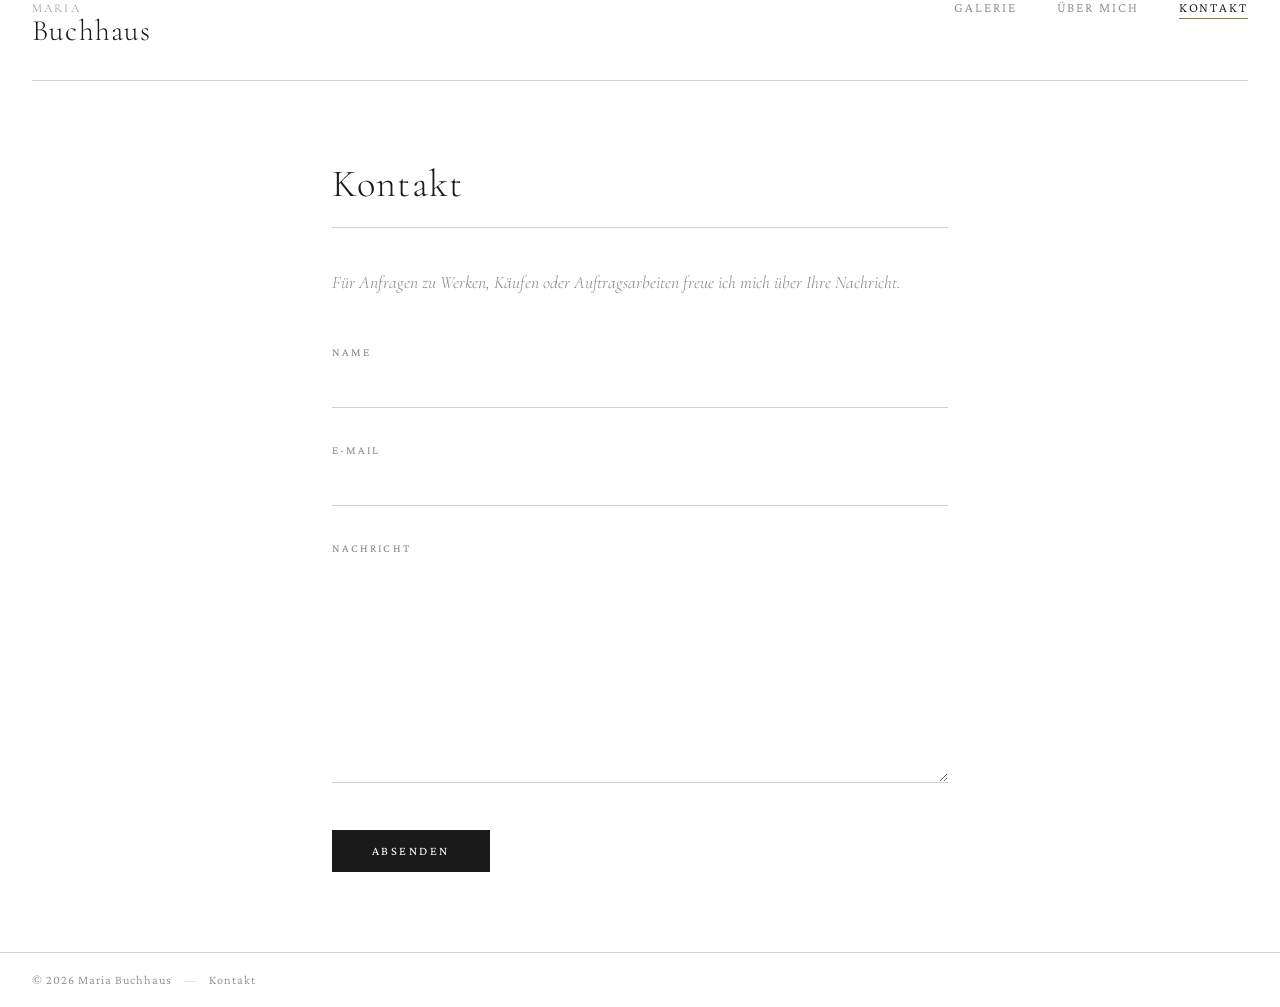
==== kontakt.html @ 241cd753 "fixed file structure" ====
<!DOCTYPE html>
<html lang="de">
<head>
  <meta charset="UTF-8">
  <meta name="viewport" content="width=device-width, initial-scale=1.0">
  <title>Kontakt — Maria Buchhaus</title>
  <link rel="preconnect" href="https://fonts.googleapis.com">
  <link rel="preconnect" href="https://fonts.gstatic.com" crossorigin>
  <link href="https://fonts.googleapis.com/css2?family=Cormorant+Garamond:ital,wght@0,300;0,400;0,500;0,600;1,300;1,400&family=Crimson+Pro:ital,wght@0,300;0,400;1,300&display=swap" rel="stylesheet">
  <link rel="stylesheet" href="css/style.css">
</head>
<body>

  <header class="site-header">
    <div class="header-inner">
      <a href="index.html" class="header-name">
        <span class="name-first">Maria</span>
        <span class="name-last">Buchhaus</span>
      </a>
      <nav class="header-nav">
        <a href="index.html" class="nav-link">Galerie</a>
        <a href="ueber-mich.html" class="nav-link">Über mich</a>
        <a href="kontakt.html" class="nav-link active">Kontakt</a>
      </nav>
    </div>
    <div class="header-rule"></div>
  </header>

  <main>
    <div class="page-content">
      <h1 class="page-title">Kontakt</h1>
      <p class="contact-intro">Für Anfragen zu Werken, Käufen oder Auftragsarbeiten freue ich mich über Ihre Nachricht.</p>

      <form
        class="contact-form"
        action="https://formspree.io/f/XXXXXXXX"
        method="POST"
        id="contact-form"
      >
        <div class="form-field">
          <label class="form-label" for="name">Name</label>
          <input
            class="form-input"
            type="text"
            id="name"
            name="name"
            required
            autocomplete="name"
          >
        </div>

        <div class="form-field">
          <label class="form-label" for="email">E-Mail</label>
          <input
            class="form-input"
            type="email"
            id="email"
            name="email"
            required
            autocomplete="email"
          >
        </div>

        <div class="form-field">
          <label class="form-label" for="message">Nachricht</label>
          <textarea
            class="form-input form-textarea"
            id="message"
            name="message"
            rows="7"
            required
          ></textarea>
        </div>

        <div class="form-footer">
          <button class="form-submit" type="submit">Absenden</button>
        </div>

        <p class="form-success" id="form-success">
          Vielen Dank für Ihre Nachricht. Ich melde mich in Kürze bei Ihnen.
        </p>
        <p class="form-error" id="form-error">
          Es ist ein Fehler aufgetreten. Bitte versuchen Sie es erneut.
        </p>
      </form>
    </div>
  </main>

  <footer class="site-footer">
    <div class="footer-inner">
      <span>&copy; <span class="footer-year"></span> Maria Buchhaus</span>
      <span class="footer-sep">—</span>
      <a href="kontakt.html" class="footer-link">Kontakt</a>
    </div>
  </footer>
  <script>
    document.querySelector('.footer-year').textContent = new Date().getFullYear();

    const form = document.getElementById('contact-form');
    const success = document.getElementById('form-success');
    const error = document.getElementById('form-error');

    form.addEventListener('submit', async function(e) {
      e.preventDefault();
      const data = new FormData(form);
      try {
        const response = await fetch(form.action, {
          method: 'POST',
          body: data,
          headers: { 'Accept': 'application/json' }
        });
        if (response.ok) {
          form.reset();
          success.style.display = 'block';
          error.style.display = 'none';
        } else {
          error.style.display = 'block';
          success.style.display = 'none';
        }
      } catch(err) {
        error.style.display = 'block';
        success.style.display = 'none';
      }
    });
  </script>
</body>
</html>
---- css/style.css ----
/* ============================================
   MARIA BUCHHAUS — GALERIE
   Minimal Vienna gallery aesthetic
   ============================================ */

:root {
  --white:      #ffffff;
  --off-white:  #f8f7f4;
  --paper:      #f2f0eb;
  --black:      #1a1a1a;
  --ink:        #2c2c2c;
  --grey-mid:   #888880;
  --grey-light: #d4d2cc;
  --accent:     #8b7355;
  --accent-lt:  #c4a882;

  --font-display: 'Cormorant Garamond', Georgia, serif;
  --font-body:    'Crimson Pro', Georgia, serif;

  --header-h: 80px;
  --sidebar-w: 240px;
  --gap: 32px;
  --card-radius: 0px;

  --transition: 0.2s ease;
}

*, *::before, *::after {
  box-sizing: border-box;
  margin: 0;
  padding: 0;
}

html {
  font-size: 16px;
  -webkit-font-smoothing: antialiased;
}

body {
  background: var(--white);
  color: var(--ink);
  font-family: var(--font-body);
  font-weight: 300;
  min-height: 100vh;
  display: flex;
  flex-direction: column;
}

/* ============================================
   HEADER
   ============================================ */

.site-header {
  position: sticky;
  top: 0;
  z-index: 100;
  background: var(--white);
}

.header-inner {
  display: flex;
  align-items: baseline;
  justify-content: space-between;
  padding: 0 var(--gap);
  height: var(--header-h);
}

.header-name {
  font-family: var(--font-display);
  font-weight: 300;
  letter-spacing: 0.08em;
  line-height: 1;
  text-decoration: none;
  cursor: pointer;
}

.name-first {
  font-size: 1.1rem;
  color: var(--grey-mid);
  display: block;
  letter-spacing: 0.18em;
  text-transform: uppercase;
  font-size: 0.75rem;
}

.name-last {
  font-size: 1.85rem;
  color: var(--black);
  display: block;
  letter-spacing: 0.04em;
  margin-top: 2px;
}

.header-nav {
  display: flex;
  gap: 2.5rem;
  align-items: center;
}

.nav-link {
  font-family: var(--font-body);
  font-size: 0.85rem;
  font-weight: 300;
  letter-spacing: 0.14em;
  text-transform: uppercase;
  color: var(--grey-mid);
  text-decoration: none;
  transition: color var(--transition);
  position: relative;
  padding-bottom: 2px;
}

.nav-link::after {
  content: '';
  position: absolute;
  bottom: -2px;
  left: 0;
  width: 0;
  height: 1px;
  background: var(--accent);
  transition: width var(--transition);
}

.nav-link:hover,
.nav-link.active {
  color: var(--black);
}

.nav-link.active::after,
.nav-link:hover::after {
  width: 100%;
}

.header-rule {
  height: 1px;
  background: var(--grey-light);
  margin: 0 var(--gap);
}

/* ============================================
   MAIN LAYOUT
   ============================================ */

.main-layout {
  display: flex;
  flex: 1;
  align-items: flex-start;
}

/* ============================================
   SIDEBAR
   ============================================ */

.sidebar {
  width: var(--sidebar-w);
  flex-shrink: 0;
  position: sticky;
  top: var(--header-h);
  height: calc(100vh - var(--header-h));
  overflow-y: auto;
  border-right: 1px solid var(--grey-light);
  scrollbar-width: thin;
  scrollbar-color: var(--grey-light) transparent;
}

.sidebar::-webkit-scrollbar {
  width: 4px;
}
.sidebar::-webkit-scrollbar-thumb {
  background: var(--grey-light);
}

.sidebar-inner {
  padding: 28px 20px 40px;
}

/* Search */
.search-group {
  margin-bottom: 0;
}

.search-input {
  width: 100%;
  border: none;
  border-bottom: 1px solid var(--grey-light);
  background: transparent;
  font-family: var(--font-body);
  font-size: 0.9rem;
  font-weight: 300;
  color: var(--ink);
  padding: 6px 0 8px;
  outline: none;
  letter-spacing: 0.04em;
  transition: border-color var(--transition);
}

.search-input::placeholder {
  color: var(--grey-mid);
  font-style: italic;
}

.search-input:focus {
  border-bottom-color: var(--accent);
}

/* Divider */
.sidebar-divider {
  height: 1px;
  background: var(--grey-light);
  margin: 20px 0;
}

/* Filter groups */
.filter-group {
  margin-bottom: 0;
}

.filter-group-header {
  width: 100%;
  display: flex;
  justify-content: space-between;
  align-items: center;
  background: none;
  border: none;
  cursor: pointer;
  padding: 0 0 10px;
  font-family: var(--font-body);
  font-size: 0.72rem;
  font-weight: 400;
  letter-spacing: 0.18em;
  text-transform: uppercase;
  color: var(--grey-mid);
  transition: color var(--transition);
}

.filter-group-header:hover {
  color: var(--black);
}

.filter-chevron {
  font-size: 1rem;
  transition: transform var(--transition);
  line-height: 1;
}

.filter-group-header[aria-expanded="false"] .filter-chevron {
  transform: rotate(-90deg);
}

.filter-pills {
  display: flex;
  flex-wrap: wrap;
  gap: 6px;
  overflow: hidden;
  transition: max-height 0.3s ease, opacity 0.3s ease;
  max-height: 600px;
  opacity: 1;
}

.filter-pills.collapsed {
  max-height: 0;
  opacity: 0;
}

.pill {
  display: inline-block;
  font-family: var(--font-body);
  font-size: 0.75rem;
  font-weight: 300;
  letter-spacing: 0.04em;
  color: var(--grey-mid);
  border: 1px solid var(--grey-light);
  padding: 3px 10px;
  cursor: pointer;
  transition: all var(--transition);
  user-select: none;
  white-space: nowrap;
}

.pill:hover {
  border-color: var(--accent-lt);
  color: var(--accent);
}

.pill.active {
  background: var(--black);
  border-color: var(--black);
  color: var(--white);
}

/* Reset */
.reset-btn {
  margin-top: 4px;
  background: none;
  border: none;
  font-family: var(--font-body);
  font-size: 0.72rem;
  letter-spacing: 0.14em;
  text-transform: uppercase;
  color: var(--grey-mid);
  cursor: pointer;
  padding: 0;
  transition: color var(--transition);
  text-decoration: underline;
  text-underline-offset: 3px;
}

.reset-btn:hover {
  color: var(--accent);
}

/* ============================================
   GALLERY
   ============================================ */

.gallery-section {
  flex: 1;
  padding: 28px var(--gap) 60px;
  min-width: 0;
}

.gallery-meta {
  margin-bottom: 20px;
  min-height: 1.2rem;
}

.result-count {
  font-family: var(--font-body);
  font-size: 0.78rem;
  letter-spacing: 0.1em;
  text-transform: uppercase;
  color: var(--grey-mid);
}

.gallery-grid {
  display: grid;
  grid-template-columns: repeat(auto-fill, minmax(260px, 1fr));
  gap: 40px 28px;
}

/* ============================================
   CARD
   ============================================ */

.card {
  cursor: pointer;
  opacity: 0;
  transform: translateY(16px);
  animation: cardIn 0.4s ease forwards;
}

@keyframes cardIn {
  to {
    opacity: 1;
    transform: translateY(0);
  }
}

.card-image-wrap {
  position: relative;
  overflow: hidden;
  background: var(--paper);
  aspect-ratio: 4/3;
}

.card-img {
  width: 100%;
  height: 100%;
  object-fit: cover;
  display: block;
  transition: transform 0.5s ease;
}

.card:hover .card-img {
  transform: scale(1.03);
}

.card-overlay {
  position: absolute;
  inset: 0;
  background: rgba(26,26,26,0);
  transition: background 0.3s ease;
  display: flex;
  align-items: center;
  justify-content: center;
}

.card:hover .card-overlay {
  background: rgba(26,26,26,0.15);
}

.card-zoom-icon {
  opacity: 0;
  transition: opacity 0.3s ease;
  width: 36px;
  height: 36px;
  border: 1px solid rgba(255,255,255,0.9);
  display: flex;
  align-items: center;
  justify-content: center;
  color: white;
  font-size: 1.1rem;
}

.card:hover .card-zoom-icon {
  opacity: 1;
}

.card-body {
  padding: 14px 0 0;
  border-top: 1px solid var(--grey-light);
  margin-top: 0;
}

.card-title {
  font-family: var(--font-display);
  font-size: 1rem;
  font-weight: 400;
  font-style: italic;
  color: var(--black);
  margin-bottom: 6px;
  line-height: 1.3;
}

.card-desc {
  font-family: var(--font-body);
  font-size: 0.82rem;
  font-weight: 300;
  color: var(--grey-mid);
  line-height: 1.55;
  display: -webkit-box;
  -webkit-line-clamp: 3;
  -webkit-box-orient: vertical;
  overflow: hidden;
}

/* No results */
.no-results {
  text-align: center;
  padding: 80px 0;
  font-family: var(--font-display);
  font-size: 1.2rem;
  font-style: italic;
  color: var(--grey-mid);
}

/* ============================================
   LIGHTBOX
   ============================================ */

.lightbox-overlay {
  position: fixed;
  inset: 0;
  background: rgba(10,10,10,0.92);
  z-index: 200;
  opacity: 0;
  pointer-events: none;
  transition: opacity 0.3s ease;
}

.lightbox-overlay.open {
  opacity: 1;
  pointer-events: all;
}

.lightbox {
  position: fixed;
  inset: 0;
  z-index: 201;
  display: flex;
  align-items: center;
  justify-content: center;
  opacity: 0;
  pointer-events: none;
  transition: opacity 0.3s ease;
}

.lightbox.open {
  opacity: 1;
  pointer-events: all;
}

.lightbox-inner {
  display: flex;
  gap: 40px;
  align-items: center;
  max-width: min(90vw, 1200px);
  max-height: 90vh;
  padding: 0 60px;
}

.lightbox-image-wrap {
  flex: 1 1 auto;
  min-width: 0;
  display: flex;
  align-items: center;
  justify-content: center;
}

.lightbox-img {
  max-width: 100%;
  max-height: 80vh;
  object-fit: contain;
  display: block;
  box-shadow: 0 20px 60px rgba(0,0,0,0.5);
}

.lightbox-info {
  flex: 0 0 260px;
  color: var(--off-white);
  border-left: 1px solid rgba(255,255,255,0.15);
  padding-left: 36px;
}

.lightbox-id {
  font-family: var(--font-body);
  font-size: 0.7rem;
  letter-spacing: 0.2em;
  text-transform: uppercase;
  color: rgba(255,255,255,0.4);
  margin-bottom: 16px;
}

.lightbox-desc {
  font-family: var(--font-display);
  font-size: 1.05rem;
  font-weight: 300;
  line-height: 1.65;
  color: rgba(255,255,255,0.85);
  margin-bottom: 24px;
}

.lightbox-tags {
  display: flex;
  flex-wrap: wrap;
  gap: 6px;
}

.lightbox-tag {
  font-family: var(--font-body);
  font-size: 0.7rem;
  letter-spacing: 0.08em;
  color: rgba(255,255,255,0.4);
  border: 1px solid rgba(255,255,255,0.15);
  padding: 2px 8px;
}

/* Lightbox controls */
.lightbox-close {
  position: fixed;
  top: 24px;
  right: 28px;
  background: none;
  border: none;
  color: rgba(255,255,255,0.6);
  font-size: 2rem;
  cursor: pointer;
  line-height: 1;
  transition: color var(--transition);
  z-index: 202;
  font-weight: 300;
}

.lightbox-close:hover {
  color: var(--white);
}

.lightbox-prev,
.lightbox-next {
  position: fixed;
  top: 50%;
  transform: translateY(-50%);
  background: none;
  border: 1px solid rgba(255,255,255,0.2);
  color: rgba(255,255,255,0.6);
  font-size: 1.2rem;
  width: 44px;
  height: 44px;
  display: flex;
  align-items: center;
  justify-content: center;
  cursor: pointer;
  transition: all var(--transition);
  z-index: 202;
}

.lightbox-prev { left: 20px; }
.lightbox-next { right: 20px; }

.lightbox-prev:hover,
.lightbox-next:hover {
  background: rgba(255,255,255,0.1);
  color: var(--white);
  border-color: rgba(255,255,255,0.5);
}

/* ============================================
   FOOTER
   ============================================ */

.site-footer {
  border-top: 1px solid var(--grey-light);
  padding: 20px var(--gap);
}

.footer-inner {
  display: flex;
  align-items: center;
  gap: 12px;
  font-family: var(--font-body);
  font-size: 0.78rem;
  letter-spacing: 0.08em;
  color: var(--grey-mid);
}

.footer-sep {
  color: var(--grey-light);
}

.footer-link {
  color: var(--grey-mid);
  text-decoration: none;
  transition: color var(--transition);
}

.footer-link:hover {
  color: var(--accent);
}

/* ============================================
   PLACEHOLDER PAGE (Über mich / Kontakt)
   ============================================ */

.page-content {
  max-width: 680px;
  margin: 80px auto;
  padding: 0 var(--gap);
}

.page-title {
  font-family: var(--font-display);
  font-size: 2.4rem;
  font-weight: 300;
  letter-spacing: 0.03em;
  color: var(--black);
  margin-bottom: 40px;
  padding-bottom: 20px;
  border-bottom: 1px solid var(--grey-light);
}

.page-body {
  font-family: var(--font-display);
  font-size: 1.15rem;
  font-weight: 300;
  font-style: italic;
  line-height: 1.9;
  color: var(--ink);
}

.page-body p + p {
  margin-top: 1.5em;
}

/* ============================================
   CONTACT FORM
   ============================================ */

.contact-intro {
  font-family: var(--font-display);
  font-size: 1.1rem;
  font-weight: 300;
  font-style: italic;
  color: var(--grey-mid);
  margin-bottom: 48px;
  line-height: 1.7;
}

.contact-form {
  margin-top: 0;
}

.form-field {
  margin-bottom: 36px;
}

.form-label {
  display: block;
  font-family: var(--font-body);
  font-size: 0.72rem;
  font-weight: 400;
  letter-spacing: 0.18em;
  text-transform: uppercase;
  color: var(--grey-mid);
  margin-bottom: 10px;
}

.form-input {
  width: 100%;
  border: none;
  border-bottom: 1px solid var(--grey-light);
  background: transparent;
  font-family: var(--font-display);
  font-size: 1.05rem;
  font-weight: 300;
  color: var(--ink);
  padding: 8px 0 10px;
  outline: none;
  transition: border-color var(--transition);
  border-radius: 0;
  -webkit-appearance: none;
}

.form-input:focus {
  border-bottom-color: var(--accent);
}

.form-textarea {
  resize: vertical;
  min-height: 160px;
  line-height: 1.7;
}

.form-footer {
  margin-top: 44px;
}

.form-submit {
  background: var(--black);
  color: var(--white);
  border: none;
  font-family: var(--font-body);
  font-size: 0.78rem;
  font-weight: 400;
  letter-spacing: 0.2em;
  text-transform: uppercase;
  padding: 14px 40px;
  cursor: pointer;
  transition: background var(--transition);
}

.form-submit:hover {
  background: var(--accent);
}

.form-success,
.form-error {
  display: none;
  margin-top: 28px;
  font-family: var(--font-display);
  font-size: 1rem;
  font-style: italic;
  line-height: 1.6;
}

.form-success {
  color: var(--accent);
}

.form-error {
  color: #a04040;
}

/* ============================================
   RESPONSIVE
   ============================================ */

@media (max-width: 900px) {
  :root {
    --sidebar-w: 200px;
  }
  .lightbox-inner {
    flex-direction: column;
    padding: 60px 20px 20px;
  }
  .lightbox-info {
    flex: none;
    border-left: none;
    border-top: 1px solid rgba(255,255,255,0.15);
    padding-left: 0;
    padding-top: 20px;
  }
}

@media (max-width: 680px) {
  .main-layout {
    flex-direction: column;
  }
  .sidebar {
    width: 100%;
    height: auto;
    position: static;
    border-right: none;
    border-bottom: 1px solid var(--grey-light);
  }
  .gallery-grid {
    grid-template-columns: repeat(auto-fill, minmax(200px, 1fr));
    gap: 24px 16px;
  }
  .header-inner {
    padding: 0 16px;
  }
}
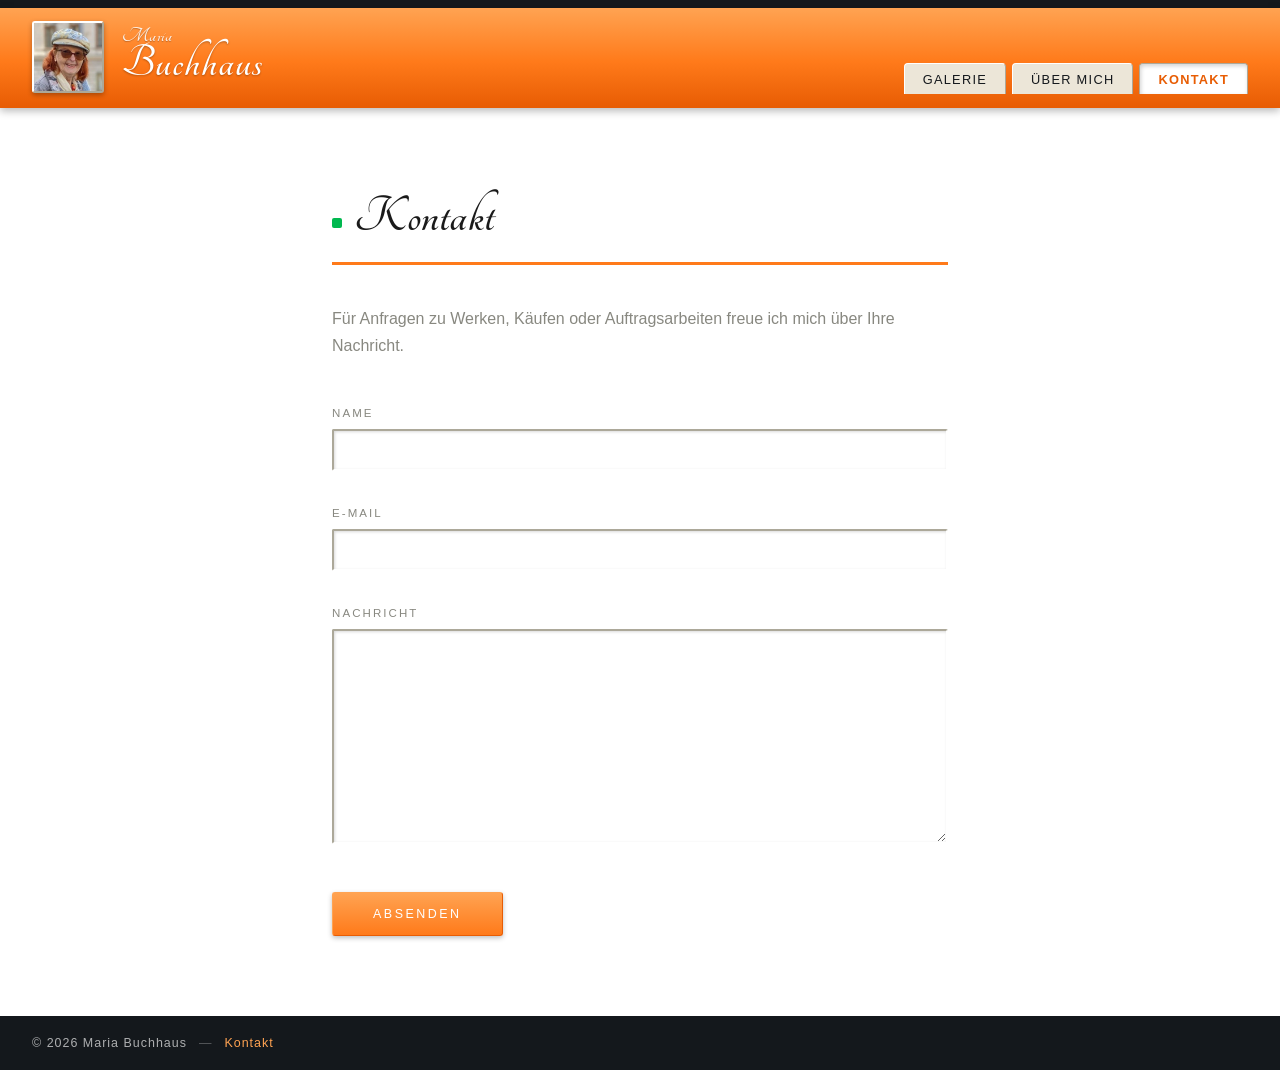
==== commit c6f2d131: "Major stylistic reassembly Moved on to a windows xp aesthetic and optimized the site by using smalle" ====
--- a/kontakt.html
+++ b/kontakt.html
@@ -4,15 +4,29 @@
   <meta charset="UTF-8">
   <meta name="viewport" content="width=device-width, initial-scale=1.0">
   <title>Kontakt — Maria Buchhaus</title>
+
+  <!-- Social share preview (Facebook, WhatsApp, etc.) -->
+  <meta property="og:type" content="website">
+  <meta property="og:site_name" content="Maria Buchhaus">
+  <meta property="og:title" content="Kontakt — Maria Buchhaus">
+  <meta property="og:description" content="Anfragen zu Werken, Käufen oder Auftragsarbeiten bei Maria Buchhaus.">
+  <meta property="og:image" content="REPLACE_WITH_SITE_URL/images/maria-avatar.jpg">
+  <meta property="og:url" content="REPLACE_WITH_SITE_URL/kontakt.html">
+  <meta name="twitter:card" content="summary_large_image">
+  <meta name="twitter:title" content="Kontakt — Maria Buchhaus">
+  <meta name="twitter:description" content="Anfragen zu Werken, Käufen oder Auftragsarbeiten bei Maria Buchhaus.">
+  <meta name="twitter:image" content="REPLACE_WITH_SITE_URL/images/maria-avatar.jpg">
   <link rel="preconnect" href="https://fonts.googleapis.com">
   <link rel="preconnect" href="https://fonts.gstatic.com" crossorigin>
-  <link href="https://fonts.googleapis.com/css2?family=Cormorant+Garamond:ital,wght@0,300;0,400;0,500;0,600;1,300;1,400&family=Crimson+Pro:ital,wght@0,300;0,400;1,300&display=swap" rel="stylesheet">
+  <link href="https://fonts.googleapis.com/css2?family=Tangerine:wght@400;700&display=swap" rel="stylesheet">
   <link rel="stylesheet" href="css/style.css">
 </head>
 <body>
 
   <header class="site-header">
+    <div class="header-topstrip"></div>
     <div class="header-inner">
+      <img src="images/maria-avatar.jpg" alt="Maria Buchhaus" class="header-avatar">
       <a href="index.html" class="header-name">
         <span class="name-first">Maria</span>
         <span class="name-last">Buchhaus</span>
--- a/css/style.css
+++ b/css/style.css
@@ -14,10 +14,22 @@
   --accent:     #8b7355;
   --accent-lt:  #c4a882;
 
-  --font-display: 'Cormorant Garamond', Georgia, serif;
-  --font-body:    'Crimson Pro', Georgia, serif;
-
-  --header-h: 80px;
+  /* Retro XP accent system — used for header, sidebar, buttons */
+  --xp-ink:          #14181c;
+  --xp-orange-top:   #ffa352;
+  --xp-orange-mid:   #ff7a1a;
+  --xp-orange-bottom:#e85d04;
+  --xp-green-top:    #00d45f;
+  --xp-green-mid:    #00b84f;
+  --xp-green-bottom: #00873a;
+  --xp-face:         #ece6d8;
+  --xp-face-light:   #ffffff;
+  --xp-face-dark:    #aca899;
+
+  --font-display: 'Tangerine', 'Brush Script MT', cursive;
+  --font-body:    Tahoma, Verdana, 'Segoe UI', sans-serif;
+
+  --header-h: 108px; /* 8px top strip + 100px title bar */
   --sidebar-w: 240px;
   --gap: 32px;
   --card-radius: 0px;
@@ -40,7 +52,7 @@
   background: var(--white);
   color: var(--ink);
   font-family: var(--font-body);
-  font-weight: 300;
+  font-weight: 400;
   min-height: 100vh;
   display: flex;
   flex-direction: column;
@@ -54,87 +66,111 @@
   position: sticky;
   top: 0;
   z-index: 100;
-  background: var(--white);
+  background: var(--xp-ink);
+}
+
+.header-topstrip {
+  height: 8px;
+  background: var(--xp-ink);
 }
 
 .header-inner {
   display: flex;
-  align-items: baseline;
+  align-items: center;
   justify-content: space-between;
   padding: 0 var(--gap);
-  height: var(--header-h);
+  height: calc(var(--header-h) - 8px);
+  background: linear-gradient(180deg, var(--xp-orange-top) 0%, var(--xp-orange-mid) 55%, var(--xp-orange-bottom) 100%);
+  border-bottom: 2px solid var(--xp-orange-bottom);
+  box-shadow: 0 3px 8px rgba(0,0,0,0.28);
+  gap: 18px;
+}
+
+.header-avatar {
+  width: 72px;
+  height: 72px;
+  flex-shrink: 0;
+  object-fit: cover;
+  border-radius: 3px;
+  border-top: 2px solid var(--xp-face-light);
+  border-left: 2px solid var(--xp-face-light);
+  border-bottom: 2px solid var(--xp-face-dark);
+  border-right: 2px solid var(--xp-face-dark);
+  box-shadow: 0 2px 5px rgba(0,0,0,0.3);
 }
 
 .header-name {
   font-family: var(--font-display);
-  font-weight: 300;
-  letter-spacing: 0.08em;
+  font-weight: 700;
+  letter-spacing: 0.02em;
   line-height: 1;
   text-decoration: none;
   cursor: pointer;
+  margin-right: auto;
 }
 
 .name-first {
-  font-size: 1.1rem;
-  color: var(--grey-mid);
+  font-size: 1.3rem;
+  color: rgba(255,255,255,0.9);
   display: block;
-  letter-spacing: 0.18em;
+  letter-spacing: 0.02em;
+  text-transform: none;
+  line-height: 1;
+  text-shadow: 0 1px 1px rgba(0,0,0,0.25);
+}
+
+.name-last {
+  font-size: 3rem;
+  color: var(--white);
+  display: block;
+  letter-spacing: 0.02em;
+  margin-top: -6px;
+  line-height: 1;
+  text-shadow: 0 1px 2px rgba(0,0,0,0.3);
+}
+
+.header-nav {
+  display: flex;
+  gap: 6px;
+  align-items: flex-end;
+  height: 100%;
+}
+
+.nav-link {
+  font-family: var(--font-body);
+  font-size: 0.8rem;
+  font-weight: 400;
+  letter-spacing: 0.1em;
   text-transform: uppercase;
-  font-size: 0.75rem;
-}
-
-.name-last {
-  font-size: 1.85rem;
-  color: var(--black);
-  display: block;
-  letter-spacing: 0.04em;
-  margin-top: 2px;
-}
-
-.header-nav {
-  display: flex;
-  gap: 2.5rem;
-  align-items: center;
-}
-
-.nav-link {
-  font-family: var(--font-body);
-  font-size: 0.85rem;
-  font-weight: 300;
-  letter-spacing: 0.14em;
-  text-transform: uppercase;
-  color: var(--grey-mid);
+  color: var(--xp-ink);
   text-decoration: none;
-  transition: color var(--transition);
-  position: relative;
-  padding-bottom: 2px;
-}
-
-.nav-link::after {
-  content: '';
-  position: absolute;
-  bottom: -2px;
-  left: 0;
-  width: 0;
-  height: 1px;
-  background: var(--accent);
-  transition: width var(--transition);
-}
-
-.nav-link:hover,
+  background: var(--xp-face);
+  padding: 8px 18px 7px;
+  margin-bottom: 12px;
+  border-radius: 4px 4px 0 0;
+  border-top: 1px solid var(--xp-face-light);
+  border-left: 1px solid var(--xp-face-light);
+  border-right: 1px solid var(--xp-face-dark);
+  box-shadow: inset 0 0 0 rgba(0,0,0,0);
+  transition: background var(--transition), transform 0.1s ease;
+}
+
+.nav-link:hover {
+  background: var(--white);
+}
+
 .nav-link.active {
-  color: var(--black);
-}
-
-.nav-link.active::after,
-.nav-link:hover::after {
-  width: 100%;
+  background: var(--white);
+  border-top: 1px solid var(--xp-face-dark);
+  border-left: 1px solid var(--xp-face-dark);
+  border-right: 1px solid var(--xp-face-dark);
+  box-shadow: inset 1px 2px 4px rgba(0,0,0,0.18);
+  color: var(--xp-orange-bottom);
+  font-weight: 600;
 }
 
 .header-rule {
-  height: 1px;
-  background: var(--grey-light);
-  margin: 0 var(--gap);
+  display: none;
 }
 
 /* ============================================
@@ -158,16 +194,18 @@
   top: var(--header-h);
   height: calc(100vh - var(--header-h));
   overflow-y: auto;
-  border-right: 1px solid var(--grey-light);
+  background: linear-gradient(180deg, var(--xp-green-top) 0%, var(--xp-green-mid) 35%, var(--xp-green-bottom) 100%);
+  border-right: 3px solid var(--xp-green-bottom);
+  box-shadow: inset -6px 0 10px -8px rgba(0,0,0,0.4);
   scrollbar-width: thin;
-  scrollbar-color: var(--grey-light) transparent;
+  scrollbar-color: rgba(255,255,255,0.5) transparent;
 }
 
 .sidebar::-webkit-scrollbar {
   width: 4px;
 }
 .sidebar::-webkit-scrollbar-thumb {
-  background: var(--grey-light);
+  background: rgba(255,255,255,0.5);
 }
 
 .sidebar-inner {
@@ -181,17 +219,21 @@
 
 .search-input {
   width: 100%;
-  border: none;
-  border-bottom: 1px solid var(--grey-light);
-  background: transparent;
+  background: var(--white);
   font-family: var(--font-body);
   font-size: 0.9rem;
   font-weight: 300;
   color: var(--ink);
-  padding: 6px 0 8px;
+  padding: 8px 10px;
   outline: none;
   letter-spacing: 0.04em;
-  transition: border-color var(--transition);
+  border-radius: 2px;
+  border-top: 2px solid var(--xp-face-dark);
+  border-left: 2px solid var(--xp-face-dark);
+  border-bottom: 2px solid var(--xp-face-light);
+  border-right: 2px solid var(--xp-face-light);
+  box-shadow: inset 1px 1px 3px rgba(0,0,0,0.2);
+  transition: box-shadow var(--transition);
 }
 
 .search-input::placeholder {
@@ -200,13 +242,13 @@
 }
 
 .search-input:focus {
-  border-bottom-color: var(--accent);
+  box-shadow: inset 1px 1px 3px rgba(0,0,0,0.25), 0 0 0 2px var(--xp-orange-mid);
 }
 
 /* Divider */
 .sidebar-divider {
   height: 1px;
-  background: var(--grey-light);
+  background: rgba(255,255,255,0.3);
   margin: 20px 0;
 }
 
@@ -226,15 +268,16 @@
   padding: 0 0 10px;
   font-family: var(--font-body);
   font-size: 0.72rem;
-  font-weight: 400;
+  font-weight: 600;
   letter-spacing: 0.18em;
   text-transform: uppercase;
-  color: var(--grey-mid);
+  color: var(--white);
+  text-shadow: 0 1px 1px rgba(0,0,0,0.2);
   transition: color var(--transition);
 }
 
 .filter-group-header:hover {
-  color: var(--black);
+  color: var(--xp-ink);
 }
 
 .filter-chevron {
@@ -266,10 +309,15 @@
   display: inline-block;
   font-family: var(--font-body);
   font-size: 0.75rem;
-  font-weight: 300;
+  font-weight: 400;
   letter-spacing: 0.04em;
-  color: var(--grey-mid);
-  border: 1px solid var(--grey-light);
+  color: var(--xp-ink);
+  background: var(--xp-face);
+  border-radius: 3px;
+  border-top: 1px solid var(--xp-face-light);
+  border-left: 1px solid var(--xp-face-light);
+  border-bottom: 1px solid var(--xp-face-dark);
+  border-right: 1px solid var(--xp-face-dark);
   padding: 3px 10px;
   cursor: pointer;
   transition: all var(--transition);
@@ -278,35 +326,55 @@
 }
 
 .pill:hover {
-  border-color: var(--accent-lt);
-  color: var(--accent);
+  background: var(--white);
+}
+
+.pill:active {
+  border-top: 1px solid var(--xp-face-dark);
+  border-left: 1px solid var(--xp-face-dark);
+  border-bottom: 1px solid var(--xp-face-light);
+  border-right: 1px solid var(--xp-face-light);
 }
 
 .pill.active {
-  background: var(--black);
-  border-color: var(--black);
+  background: var(--xp-orange-mid);
+  border-top: 1px solid var(--xp-orange-bottom);
+  border-left: 1px solid var(--xp-orange-bottom);
+  border-bottom: 1px solid var(--xp-orange-top);
+  border-right: 1px solid var(--xp-orange-top);
+  box-shadow: inset 1px 1px 3px rgba(0,0,0,0.25);
   color: var(--white);
 }
 
 /* Reset */
 .reset-btn {
   margin-top: 4px;
-  background: none;
-  border: none;
+  background: var(--xp-face);
+  border-radius: 3px;
+  border-top: 1px solid var(--xp-face-light);
+  border-left: 1px solid var(--xp-face-light);
+  border-bottom: 1px solid var(--xp-face-dark);
+  border-right: 1px solid var(--xp-face-dark);
   font-family: var(--font-body);
   font-size: 0.72rem;
   letter-spacing: 0.14em;
   text-transform: uppercase;
-  color: var(--grey-mid);
+  color: var(--xp-ink);
   cursor: pointer;
-  padding: 0;
-  transition: color var(--transition);
-  text-decoration: underline;
-  text-underline-offset: 3px;
+  padding: 7px 14px;
+  transition: background var(--transition);
+  text-decoration: none;
 }
 
 .reset-btn:hover {
-  color: var(--accent);
+  background: var(--white);
+}
+
+.reset-btn:active {
+  border-top: 1px solid var(--xp-face-dark);
+  border-left: 1px solid var(--xp-face-dark);
+  border-bottom: 1px solid var(--xp-face-light);
+  border-right: 1px solid var(--xp-face-light);
 }
 
 /* ============================================
@@ -322,6 +390,28 @@
 .gallery-meta {
   margin-bottom: 20px;
   min-height: 1.2rem;
+}
+
+.gallery-intro {
+  font-family: var(--font-body);
+  font-size: 0.95rem;
+  font-weight: 400;
+  color: var(--ink);
+  line-height: 1.7;
+  max-width: 640px;
+  margin-bottom: 28px;
+}
+
+.gallery-intro .intro-link {
+  color: var(--xp-orange-bottom);
+  font-style: normal;
+  text-decoration: underline;
+  text-underline-offset: 3px;
+  transition: color var(--transition);
+}
+
+.gallery-intro .intro-link:hover {
+  color: var(--xp-green-bottom);
 }
 
 .result-count {
@@ -361,6 +451,15 @@
   overflow: hidden;
   background: var(--paper);
   aspect-ratio: 4/3;
+  padding: 6px;
+  border: 1px solid var(--grey-light);
+  outline: 1px dashed transparent;
+  outline-offset: 3px;
+  transition: outline-color var(--transition);
+}
+
+.card:hover .card-image-wrap {
+  outline-color: var(--xp-orange-mid);
 }
 
 .card-img {
@@ -413,10 +512,10 @@
 }
 
 .card-title {
-  font-family: var(--font-display);
-  font-size: 1rem;
-  font-weight: 400;
-  font-style: italic;
+  font-family: var(--font-body);
+  font-size: 0.9rem;
+  font-weight: 700;
+  letter-spacing: 0.02em;
   color: var(--black);
   margin-bottom: 6px;
   line-height: 1.3;
@@ -425,7 +524,7 @@
 .card-desc {
   font-family: var(--font-body);
   font-size: 0.82rem;
-  font-weight: 300;
+  font-weight: 400;
   color: var(--grey-mid);
   line-height: 1.55;
   display: -webkit-box;
@@ -438,9 +537,9 @@
 .no-results {
   text-align: center;
   padding: 80px 0;
-  font-family: var(--font-display);
-  font-size: 1.2rem;
-  font-style: italic;
+  font-family: var(--font-body);
+  font-size: 1rem;
+  letter-spacing: 0.05em;
   color: var(--grey-mid);
 }
 
@@ -522,9 +621,9 @@
 }
 
 .lightbox-desc {
-  font-family: var(--font-display);
-  font-size: 1.05rem;
-  font-weight: 300;
+  font-family: var(--font-body);
+  font-size: 1rem;
+  font-weight: 400;
   line-height: 1.65;
   color: rgba(255,255,255,0.85);
   margin-bottom: 24px;
@@ -543,6 +642,71 @@
   color: rgba(255,255,255,0.4);
   border: 1px solid rgba(255,255,255,0.15);
   padding: 2px 8px;
+}
+
+.lightbox-share {
+  margin-top: 26px;
+  padding-top: 20px;
+  border-top: 1px solid rgba(255,255,255,0.15);
+}
+
+.lightbox-share-label {
+  display: block;
+  font-family: var(--font-body);
+  font-size: 0.7rem;
+  letter-spacing: 0.2em;
+  text-transform: uppercase;
+  color: rgba(255,255,255,0.4);
+  margin-bottom: 12px;
+}
+
+.lightbox-share-buttons {
+  display: flex;
+  gap: 8px;
+}
+
+.share-btn {
+  flex: 1 1 0;
+  display: inline-flex;
+  align-items: center;
+  justify-content: center;
+  gap: 6px;
+  font-family: var(--font-body);
+  font-size: 0.7rem;
+  font-weight: 400;
+  letter-spacing: 0.04em;
+  color: rgba(255,255,255,0.65);
+  background: transparent;
+  border-radius: 2px;
+  border: 1px solid rgba(255,255,255,0.15);
+  padding: 8px 6px;
+  cursor: pointer;
+  transition: all var(--transition);
+  white-space: nowrap;
+  overflow: hidden;
+  text-overflow: ellipsis;
+}
+
+.share-btn:hover {
+  background: rgba(255,255,255,0.06);
+  border-color: rgba(255,255,255,0.3);
+  color: rgba(255,255,255,0.95);
+}
+
+.share-btn:active {
+  background: rgba(255,255,255,0.1);
+}
+
+.share-btn.copied {
+  border-color: var(--accent-lt);
+  color: var(--accent-lt);
+}
+
+.share-icon {
+  width: 13px;
+  height: 13px;
+  flex-shrink: 0;
+  opacity: 0.85;
 }
 
 /* Lightbox controls */
@@ -599,7 +763,8 @@
    ============================================ */
 
 .site-footer {
-  border-top: 1px solid var(--grey-light);
+  background: var(--xp-ink);
+  border-top: none;
   padding: 20px var(--gap);
 }
 
@@ -610,21 +775,21 @@
   font-family: var(--font-body);
   font-size: 0.78rem;
   letter-spacing: 0.08em;
-  color: var(--grey-mid);
+  color: rgba(255,255,255,0.65);
 }
 
 .footer-sep {
-  color: var(--grey-light);
+  color: rgba(255,255,255,0.3);
 }
 
 .footer-link {
-  color: var(--grey-mid);
+  color: var(--xp-orange-top);
   text-decoration: none;
   transition: color var(--transition);
 }
 
 .footer-link:hover {
-  color: var(--accent);
+  color: var(--xp-green-top);
 }
 
 /* ============================================
@@ -639,21 +804,32 @@
 
 .page-title {
   font-family: var(--font-display);
-  font-size: 2.4rem;
-  font-weight: 300;
-  letter-spacing: 0.03em;
+  font-size: 3.4rem;
+  font-weight: 700;
+  letter-spacing: 0.01em;
   color: var(--black);
   margin-bottom: 40px;
-  padding-bottom: 20px;
-  border-bottom: 1px solid var(--grey-light);
+  padding-bottom: 16px;
+  border-bottom: 3px solid var(--xp-orange-mid);
+  position: relative;
+}
+
+.page-title::before {
+  content: '';
+  display: inline-block;
+  width: 10px;
+  height: 10px;
+  background: var(--xp-green-mid);
+  margin-right: 12px;
+  vertical-align: middle;
+  border-radius: 2px;
 }
 
 .page-body {
-  font-family: var(--font-display);
-  font-size: 1.15rem;
-  font-weight: 300;
-  font-style: italic;
-  line-height: 1.9;
+  font-family: var(--font-body);
+  font-size: 1.05rem;
+  font-weight: 400;
+  line-height: 1.8;
   color: var(--ink);
 }
 
@@ -666,10 +842,9 @@
    ============================================ */
 
 .contact-intro {
-  font-family: var(--font-display);
-  font-size: 1.1rem;
-  font-weight: 300;
-  font-style: italic;
+  font-family: var(--font-body);
+  font-size: 1rem;
+  font-weight: 400;
   color: var(--grey-mid);
   margin-bottom: 48px;
   line-height: 1.7;
@@ -696,22 +871,25 @@
 
 .form-input {
   width: 100%;
-  border: none;
-  border-bottom: 1px solid var(--grey-light);
-  background: transparent;
-  font-family: var(--font-display);
-  font-size: 1.05rem;
-  font-weight: 300;
+  background: var(--white);
+  font-family: var(--font-body);
+  font-size: 1rem;
+  font-weight: 400;
   color: var(--ink);
-  padding: 8px 0 10px;
+  padding: 10px 12px;
   outline: none;
-  transition: border-color var(--transition);
-  border-radius: 0;
+  transition: box-shadow var(--transition);
+  border-radius: 2px;
+  border-top: 2px solid var(--xp-face-dark);
+  border-left: 2px solid var(--xp-face-dark);
+  border-bottom: 2px solid var(--xp-face-light);
+  border-right: 2px solid var(--xp-face-light);
+  box-shadow: inset 1px 1px 3px rgba(0,0,0,0.15);
   -webkit-appearance: none;
 }
 
 .form-input:focus {
-  border-bottom-color: var(--accent);
+  box-shadow: inset 1px 1px 3px rgba(0,0,0,0.2), 0 0 0 2px var(--xp-orange-mid);
 }
 
 .form-textarea {
@@ -725,9 +903,13 @@
 }
 
 .form-submit {
-  background: var(--black);
+  background: linear-gradient(180deg, var(--xp-orange-top), var(--xp-orange-mid));
   color: var(--white);
-  border: none;
+  border-radius: 3px;
+  border-top: 1px solid var(--xp-orange-top);
+  border-left: 1px solid var(--xp-orange-top);
+  border-bottom: 1px solid var(--xp-orange-bottom);
+  border-right: 1px solid var(--xp-orange-bottom);
   font-family: var(--font-body);
   font-size: 0.78rem;
   font-weight: 400;
@@ -735,20 +917,29 @@
   text-transform: uppercase;
   padding: 14px 40px;
   cursor: pointer;
-  transition: background var(--transition);
+  box-shadow: 0 2px 5px rgba(0,0,0,0.25);
+  transition: filter var(--transition);
 }
 
 .form-submit:hover {
-  background: var(--accent);
+  filter: brightness(1.06);
+}
+
+.form-submit:active {
+  box-shadow: inset 1px 1px 3px rgba(0,0,0,0.3);
+  border-top: 1px solid var(--xp-orange-bottom);
+  border-left: 1px solid var(--xp-orange-bottom);
+  border-bottom: 1px solid var(--xp-orange-top);
+  border-right: 1px solid var(--xp-orange-top);
 }
 
 .form-success,
 .form-error {
   display: none;
   margin-top: 28px;
-  font-family: var(--font-display);
-  font-size: 1rem;
-  font-style: italic;
+  font-family: var(--font-body);
+  font-size: 0.95rem;
+  font-weight: 400;
   line-height: 1.6;
 }
 
@@ -799,4 +990,18 @@
   .header-inner {
     padding: 0 16px;
   }
-}
+  .header-avatar {
+    width: 52px;
+    height: 52px;
+  }
+  .name-last {
+    font-size: 1.4rem;
+  }
+  .header-nav {
+    gap: 3px;
+  }
+  .nav-link {
+    padding: 6px 10px 6px;
+    font-size: 0.7rem;
+  }
+}
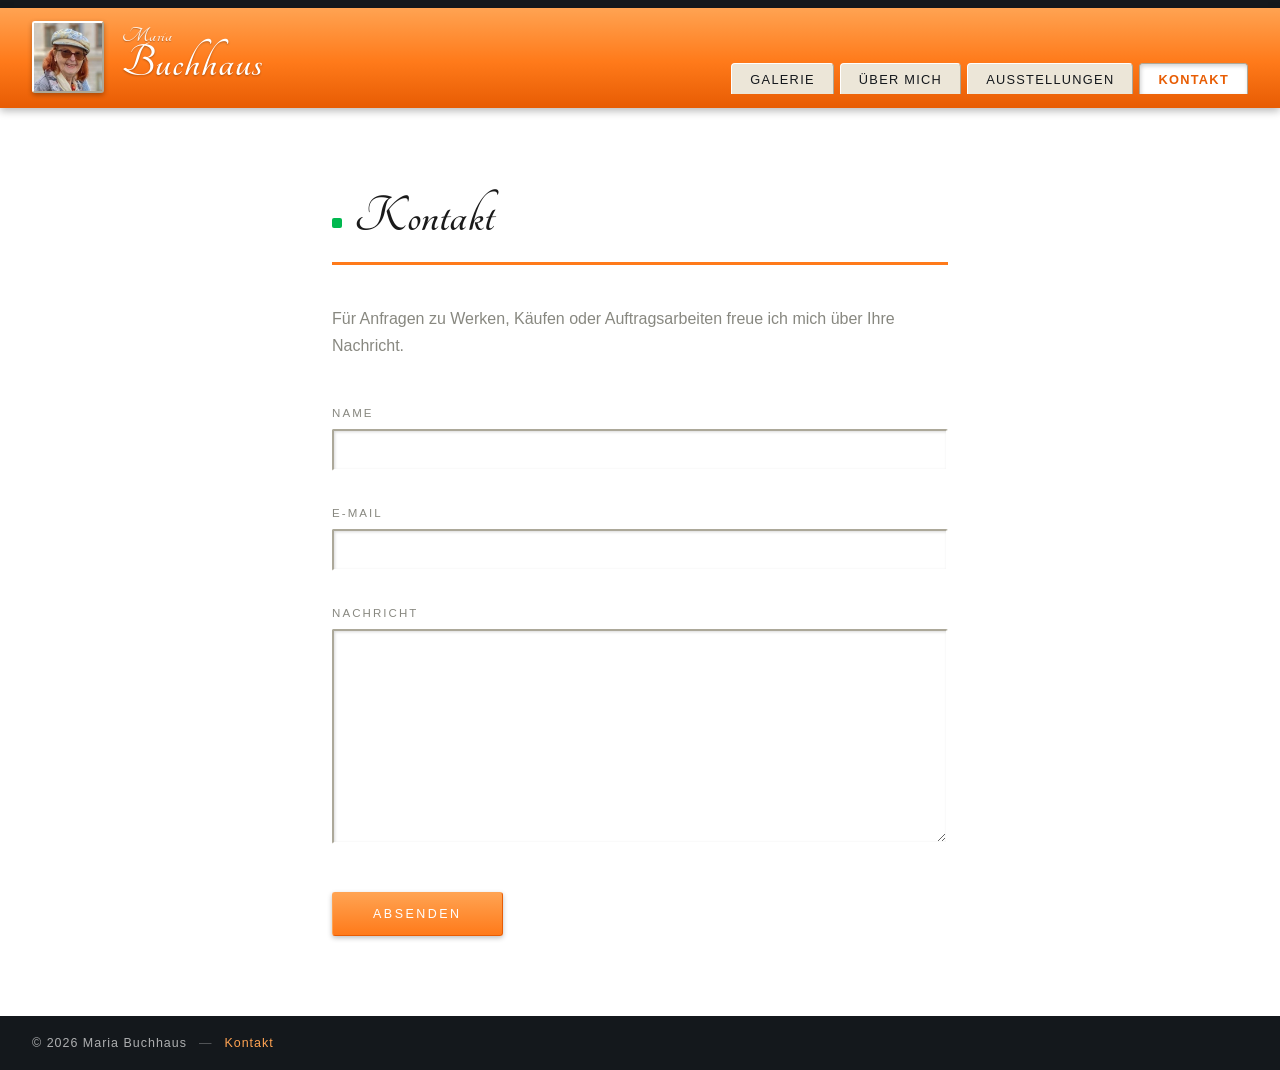
==== commit 4d944184: "Added a new menu item titled exhibitions, and removed painting descriptions altogether" ====
--- a/kontakt.html
+++ b/kontakt.html
@@ -10,12 +10,12 @@
   <meta property="og:site_name" content="Maria Buchhaus">
   <meta property="og:title" content="Kontakt — Maria Buchhaus">
   <meta property="og:description" content="Anfragen zu Werken, Käufen oder Auftragsarbeiten bei Maria Buchhaus.">
-  <meta property="og:image" content="REPLACE_WITH_SITE_URL/images/maria-avatar.jpg">
-  <meta property="og:url" content="REPLACE_WITH_SITE_URL/kontakt.html">
+  <meta property="og:image" content="https://www.maria-buchhaus.at/images/maria-avatar.jpg">
+  <meta property="og:url" content="https://www.maria-buchhaus.at/kontakt.html">
   <meta name="twitter:card" content="summary_large_image">
   <meta name="twitter:title" content="Kontakt — Maria Buchhaus">
   <meta name="twitter:description" content="Anfragen zu Werken, Käufen oder Auftragsarbeiten bei Maria Buchhaus.">
-  <meta name="twitter:image" content="REPLACE_WITH_SITE_URL/images/maria-avatar.jpg">
+  <meta name="twitter:image" content="https://www.maria-buchhaus.at/images/maria-avatar.jpg">
   <link rel="preconnect" href="https://fonts.googleapis.com">
   <link rel="preconnect" href="https://fonts.gstatic.com" crossorigin>
   <link href="https://fonts.googleapis.com/css2?family=Tangerine:wght@400;700&display=swap" rel="stylesheet">
@@ -26,7 +26,9 @@
   <header class="site-header">
     <div class="header-topstrip"></div>
     <div class="header-inner">
-      <img src="images/maria-avatar.jpg" alt="Maria Buchhaus" class="header-avatar">
+      <a href="index.html" class="header-avatar-link" aria-label="Zur Galerie">
+        <img src="images/maria-avatar.jpg" alt="Maria Buchhaus" class="header-avatar">
+      </a>
       <a href="index.html" class="header-name">
         <span class="name-first">Maria</span>
         <span class="name-last">Buchhaus</span>
@@ -34,6 +36,7 @@
       <nav class="header-nav">
         <a href="index.html" class="nav-link">Galerie</a>
         <a href="ueber-mich.html" class="nav-link">Über mich</a>
+        <a href="ausstellungen.html" class="nav-link">Ausstellungen</a>
         <a href="kontakt.html" class="nav-link active">Kontakt</a>
       </nav>
     </div>
--- a/css/style.css
+++ b/css/style.css
@@ -84,6 +84,13 @@
   border-bottom: 2px solid var(--xp-orange-bottom);
   box-shadow: 0 3px 8px rgba(0,0,0,0.28);
   gap: 18px;
+}
+
+.header-avatar-link {
+  display: block;
+  line-height: 0;
+  flex-shrink: 0;
+  cursor: pointer;
 }
 
 .header-avatar {
@@ -618,6 +625,14 @@
   text-transform: uppercase;
   color: rgba(255,255,255,0.4);
   margin-bottom: 16px;
+}
+
+.lightbox-size {
+  font-family: var(--font-body);
+  font-size: 0.85rem;
+  color: rgba(255,255,255,0.55);
+  margin-top: -10px;
+  margin-bottom: 20px;
 }
 
 .lightbox-desc {
@@ -1005,3 +1020,50 @@
     font-size: 0.7rem;
   }
 }
+
+/* ── Ausstellungen table ───────────────────── */
+.ausstellungen-table {
+  width: 100%;
+  border-collapse: collapse;
+  margin-top: 0.5rem;
+}
+
+.ausstellungen-table td {
+  padding: 7px 0;
+  vertical-align: top;
+  font-size: 0.95rem;
+  line-height: 1.6;
+  border-bottom: 1px solid var(--grey-light);
+  color: var(--ink);
+}
+
+.ausstellungen-table tbody tr:last-child td {
+  border-bottom: none;
+}
+
+.aus-year {
+  white-space: nowrap;
+  padding-right: 2rem;
+  font-weight: 600;
+  color: var(--accent);
+  min-width: 6rem;
+}
+
+@media (max-width: 500px) {
+  .ausstellungen-table,
+  .ausstellungen-table tbody,
+  .ausstellungen-table tr,
+  .ausstellungen-table td {
+    display: block;
+    width: 100%;
+  }
+  .aus-year {
+    padding-right: 0;
+    padding-bottom: 2px;
+    border-bottom: none;
+  }
+  .ausstellungen-table tr td:last-child {
+    padding-top: 0;
+    padding-bottom: 12px;
+  }
+}
